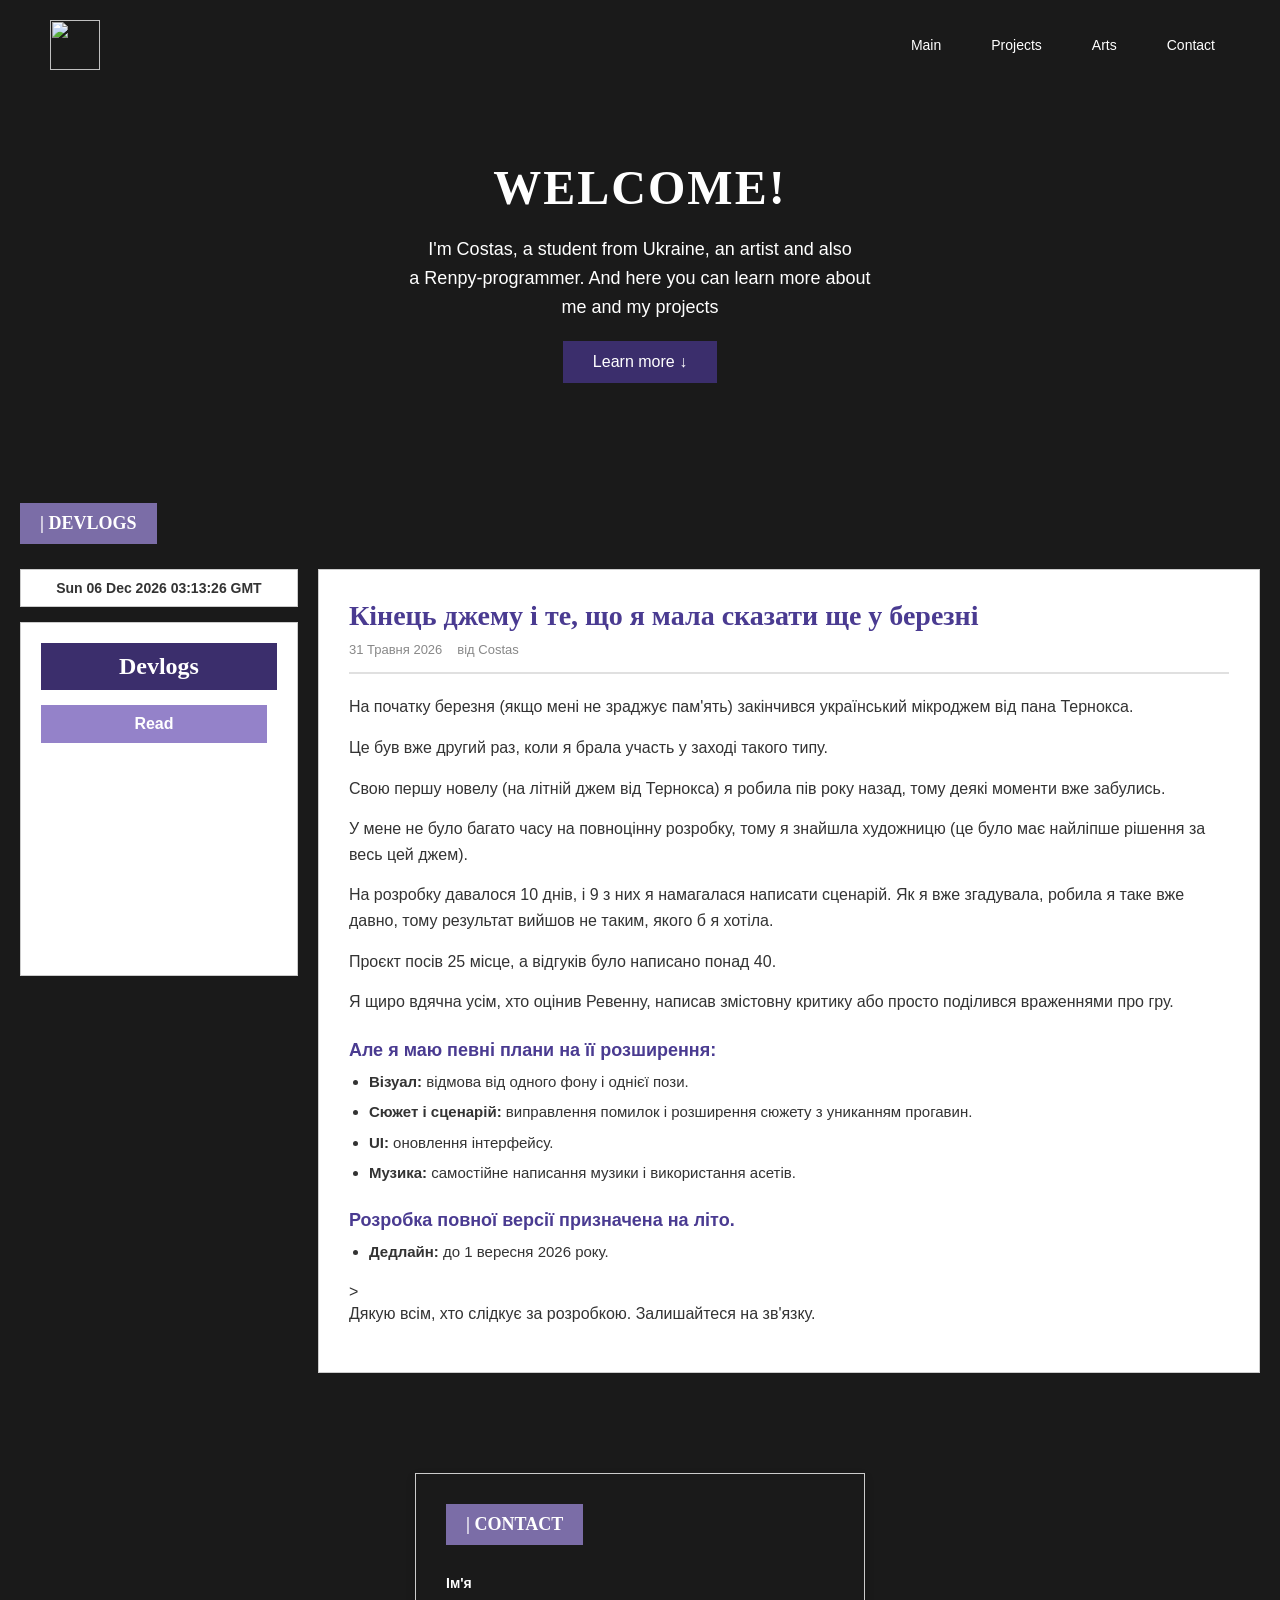
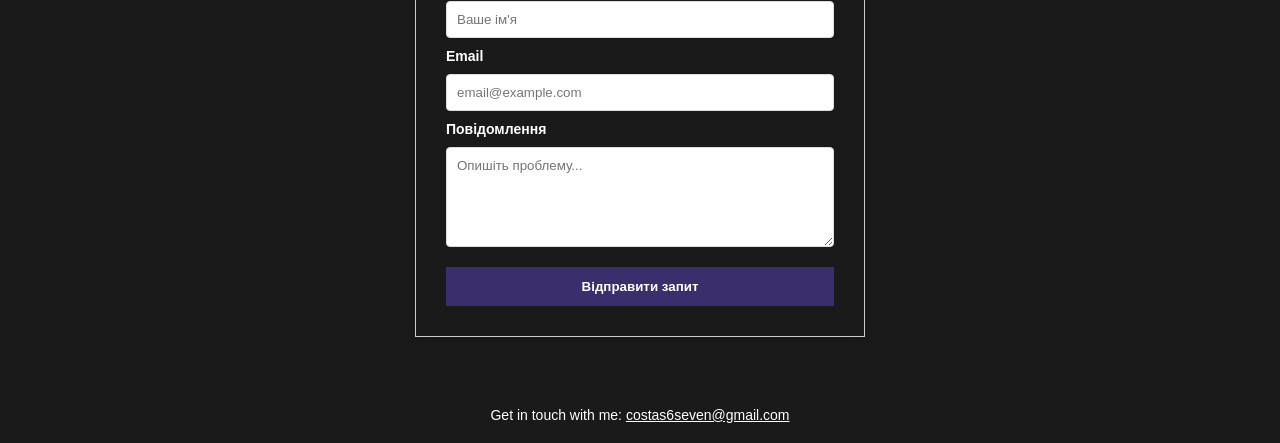
==== indexdev.html @ fd6a5f2b "Add files via upload" ====
<!DOCTYPE html>
<html lang="uk">
<head>
    <meta charset="UTF-8">
    <meta name="viewport" content="width=device-width, initial-scale=1.0">
    <title>Costas Portfolio - Devlogs</title>
    <link rel="stylesheet" href="style.css">
</head>
<body>

    <header class="header">
        <div class="logo">
            <img src="https://cdn.pixabay.com/animation/2026/05/10/12/07/12-07-49-893_512.gif">
        </div>
        <nav class="nav-menu">
            <a href="index.html#main">Main</a>
            <a href="index.html#projects">Projects</a>
            <a href="index.html#arts">Arts</a>
            <a href="index.html#contact">Contact</a>
        </nav>
    </header>

    <main>
        <section class="hero">
            <h1>WELCOME!</h1>
            <p>I'm Costas, a student from Ukraine, an artist and also<br>
               a Renpy-programmer. And here you can learn more about<br>
               me and my projects</p>
            <a href="#content" class="btn-main">Learn more ↓</a>
        </section>

        <div id="content" class="content-wrapper">
            <div class="container">
                <div class="section-header">
                    <h2>| DEVLOGS</h2>
                </div>
                
                <div class="split-section fade-in">
                    
                    <aside class="sidebar">
                        <div id="live-clock" class="clock-display">Завантаження часу...</div>
                        <div class="devlogs-box">
                            <h2 class="section-title text-center">Devlogs</h2>
                            <div class="devlogs-scroll-area">
                                <a href="indexdev.html" class="btn-devlog active-devlog">Read</a>
                                <a href="#" class="btn-devlog">Read</a>
                                <a href="#" class="btn-devlog">Read</a>
                                <a href="#" class="btn-devlog">Read</a>
                                <a href="#" class="btn-devlog">Read</a>
                            </div>
                        </div>
                    </aside>

<article class="devlog-post fade-in">
    <header class="devlog-header">
        <h2 class="devlog-title">Кінець джему і те, що я мала сказати ще у березні</h2>
        <div class="devlog-meta">
            <span class="devlog-date">31 Травня 2026</span>
            <span class="devlog-author">від Costas</span>
        </div>
    </header>

    <div class="devlog-content">
        <p>   </p>
        <p>На початку березня (якщо мені не зраджує пам'ять) закінчився український мікроджем від пана Тернокса. </p>
        <p>Це був вже другий раз, коли я брала участь у заході такого типу. </p>
        <p>Свою першу новелу (на літній джем від Тернокса) я робила пів року назад, тому деякі моменти вже забулись. </p>
        <p>У мене не було багато часу на повноцінну розробку, тому я знайшла художницю (це було має найліпше рішення за весь цей джем). </p>
        <p>На розробку давалося 10 днів, і 9 з них я намагалася написати сценарій. Як я вже згадувала, робила я таке вже давно, тому результат вийшов не таким, якого б я хотіла. </p>
        <p>Проєкт посів 25 місце, а відгуків було написано понад 40. </p>
        <p>Я щиро вдячна усім, хто оцінив Ревенну, написав змістовну критику або просто поділився враженнями про гру. </p>
        

        <h3>Але я маю певні плани на її розширення:</h3>
        <ul>
            <li><strong>Візуал:</strong> відмова від одного фону і однієї пози.</li>
            <li><strong>Сюжет і сценарій:</strong> виправлення помилок і розширення сюжету з униканням прогавин.</li>
            <li><strong>UI:</strong> оновлення інтерфейсу.</li>
            <li><strong>Музика:</strong> самостійне написання музики і використання асетів.</li>
        </ul>

        <h3>Розробка повної версії призначена на літо.</h3>
        <ul>
            <li><strong>Дедлайн:</strong> до 1 вересня 2026 року.</li>
        </ul>>
        
        <p>Дякую всім, хто слідкує за розробкою. Залишайтеся на зв'язку.</p>
    </div>

</article>
                    
                </div>
            </div>
        </div>

        <section id="contact" class="contact-section">
            <form class="contact-form fade-in">
                <div class="section-header">
                    <h2>| CONTACT</h2>
                </div>
                <label>Ім'я</label>
                <input type="text" placeholder="Ваше ім'я">
                
                <label>Email</label>
                <input type="email" placeholder="email@example.com">
                
                <label>Повідомлення</label>
                <textarea placeholder="Опишіть проблему..."></textarea>
                
                <div class="d-grid">
                    <button class="btn-footer" type="submit">Відправити запит</button>
                </div>
            </form>
        </section>
    </main>

    <footer class="footer">
        <p>Get in touch with me: <a href="mailto:costas6seven@gmail.com">costas6seven@gmail.com</a></p>
    </footer>

    <script src="script.js"></script>
</body>
</html>
---- style.css ----
/* Базові змінні та скидання */
:root {
    --purple-light: #b1a6d0;
    --purple-dark: #7b6da7;
    --purple-bg: #9081c2;
    --dark-navy: #1f183b;
    --dark-purple: #3b2e6c;
    --dark-bg: #1a1a1a;
    --gray-bg: #e5e5e5;
    --text-light: #ffffff;
    --text-dark: #333333;
    --accent-yellow: #f8ca4d;
}

* { 
    margin: 0; 
    padding: 0; 
    box-sizing: border-box; 
    font-family: 'Segoe UI', Tahoma, Geneva, Verdana, sans-serif; 
}
body { 
    background-color: var(--dark-bg); 
    color: var(--text-dark); 
    padding-top: 90px; 
}
a { 
    text-decoration: none; 
    color: inherit; 
}

.logo img {
    height: 50px;
    width: 50px;
    display: block;
}

/* Шапка */
.header { 
    display: flex; 
    justify-content: space-between; 
    align-items: center; 
    padding: 20px 50px; 
    background-image: url("https://cdn.pixabay.com/animation/2022/10/13/19/48/19-48-27-798_512.gif"); 
    position: fixed; 
    top: 0;
    left: 0;
    width: 100%; 
    z-index: 1000;
}
.nav-menu { display: flex; gap: 20px; }
.nav-menu a { color: var(--text-light); font-weight: 500; font-size: 14px; transition: 0.3s; padding: 5px 15px; border-radius: 4px; }
.nav-menu a.active { background-color: var(--purple-light); color: white; }
.nav-menu a:hover:not(.active) { background-color: rgba(255,255,255,0.2); }

.hero { background-image: url("https://cdn.pixabay.com/animation/2024/07/23/19/52/19-52-56-478_512.gif"); text-align: center; padding: 70px 20px; color: var(--text-light); }
.hero h1 { font-size: 3rem; margin-bottom: 20px; font-family: serif; letter-spacing: 2px; }
.hero p { line-height: 1.6; margin-bottom: 20px; font-size: 18px;}
.btn-main { background-color: var(--dark-purple); padding: 12px 30px; display: inline-block; transition: 0.3s; color: white; }
.btn-main:hover { transform: translateY(-3px); background-color: var(--purple-dark); box-shadow: 0 5px 15px rgba(32, 2, 69, 0.349); }

.content-wrapper { background-image: url("https://cdn.pixabay.com/animation/2024/07/23/19/52/19-52-56-478_512.gif"); padding: 50px 20px; }
.container { max-width: 1600px; margin: 0 auto; width: 100%; display: flex; flex-direction: column; gap: 5px; }

.split-section { display: flex; gap: 20px; align-items: flex-start; }

.sidebar { width: 30%; display: flex; flex-direction: column; gap: 15px; position: sticky; top: 110px; height: fit-content; }
.clock-display { background: white; padding: 10px; font-size: 14px; text-align: center; font-weight: bold; border: 1px solid #ccc; }
.devlogs-box { background: white; padding: 20px; border: 1px solid #ccc; }
.section-title { font-size: 24px; color: var(--dark-purple); margin-bottom: 15px; font-family: serif; }
.text-center { text-align: center; background-color: var(--dark-purple); color: white; padding: 10px; margin-bottom: 15px; }

.right-column { width: 70%; display: flex; flex-direction: column; gap: 40px; }

.devlogs-scroll-area { height: 250px; overflow-y: auto; padding-right: 10px; }
.devlogs-scroll-area::-webkit-scrollbar { width: 6px; }
.devlogs-scroll-area::-webkit-scrollbar-track { background: #f1f1f1; }
.devlogs-scroll-area::-webkit-scrollbar-thumb { background: var(--dark-purple); }
.btn-devlog { display: block; background-image: url("https://cdn.pixabay.com/animation/2026/05/10/12/07/12-07-49-893_512.gif"); color: white; text-align: center; padding: 10px; margin-bottom: 15px; transition: 0.3s; background-size: cover; }
.btn-devlog:hover, .btn-devlog.active-devlog { background: #9482c9; font-weight: bold; }

.main-project, .devlog-post { width: 100%; background: white; padding: 30px; border: 1px solid #ccc; color: #333; }
.main-project { display: flex; gap: 20px; }
.project-info { width: 60%; font-size: 13px; }
.project-info h2, .devlog-title { font-family: serif; font-size: 28px; margin-bottom: 10px; color: #4a3b91; }
.project-info p, .devlog-content p { margin-bottom: 15px; line-height: 1.6; font-size: 16px; }
.project-info a { color: var(--dark-purple); text-decoration: underline; }
.stats-table { width: 100%; border-collapse: collapse; margin-bottom: 10px; font-size: 15px; }
.stats-table td { border-bottom: 1px solid #eee; padding: 5px 0; }

.devlog-header { border-bottom: 2px solid #e0e0e0; padding-bottom: 15px; margin-bottom: 20px; }
.devlog-meta { font-size: 13px; color: #888; display: flex; gap: 15px; }
.devlog-content h3 { color: #4a3b91; margin-top: 25px; margin-bottom: 10px; font-size: 18px; }
.devlog-content ul { margin-bottom: 20px; padding-left: 20px; }
.devlog-content li { margin-bottom: 8px; line-height: 1.5; font-size: 15px;}

.section-header h2 { font-family: serif; color: white; background-color: var(--purple-dark); display: inline-block; padding: 10px 20px; margin-bottom: 20px; font-size: 18px; }
.projects-grid { display: grid; grid-template-columns: repeat(3, 1fr); gap: 20px; background-color: white; padding: 20px; border: 1px solid #ccc; }
.project-card { display: block; background-color: var(--purple-light); color: white; transition: all 0.3s ease; border: 1px solid #3a2c62; overflow: hidden; }
.project-card:hover { transform: translateY(-5px); box-shadow: 0 10px 20px rgba(0,0,0,0.5); border-color: var(--purple-light); }
.card-img { width: 100%; height: 300px; object-fit: cover; display: block; }
.card-body { padding: 15px; }
.card-body h3 { font-family: serif; font-size: 28px; margin-bottom: 10px; }
.card-body p { font-size: 16px; color: white; margin-bottom: 15px; min-height: 40px; }
.tag { background: var(--purple-dark); padding: 3px 8px; font-size: 13px; }

.arts-section { flex: 1; padding: 20px; }
.carousel-container { position: relative; width: 100%; max-width: 800px; margin: 0 auto; overflow: hidden; background: none; display: flex; align-items: center; justify-content: center; height: auto; border: 1px solid #ccc; background: rgba(255,255,255,0.1); }
.carousel-slide img { max-width: 100%; max-height: 500px; object-fit: contain; transition: opacity 0.5s ease-in-out; display: block; }
.carousel-btn { position: absolute; top: 50%; transform: translateY(-50%); background:#b3a5db; color: white; border: none; padding: 15px; cursor: pointer; font-size: 20px; transition: 0.3s; z-index: 10; }
.carousel-btn:hover { background: var(--purple-dark); }
.prev-btn { left: 10px; }
.next-btn { right: 10px; }
.flex-container { display: flex; gap: 20px; width: 100%; }

.contact-section { background-image: url("https://cdn.pixabay.com/animation/2024/07/23/19/52/19-52-56-478_512.gif"); padding: 50px 20px; display: flex; justify-content: center; width: 100%; }
.contact-form { background-image: url("https://cdn.pixabay.com/animation/2023/07/13/14/26/14-26-15-867_512.gif"); padding: 30px; width: 100%; max-width: 450px; display: flex; flex-direction: column; gap: 10px; box-shadow: 0 4px 10px rgba(0,0,0,0.1); border: 1px solid #ccc; color: white; }
.contact-form label { font-size: 14px; font-weight: bold; }
.contact-form input[type="text"], .contact-form input[type="email"], .contact-form textarea { width: 100%; padding: 10px; border: 1px solid #ddd; border-radius: 4px; color: #333; }
.contact-form textarea { resize: vertical; min-height: 100px; }
.checkbox-group { display: flex; align-items: center; gap: 10px; font-size: 13px; margin-top: 10px; }
.checkbox-group input { width: 16px; height: 16px; }
.d-grid { width: 100%; margin-top: 10px; }
.btn-footer { background-color: var(--dark-purple); padding: 12px 30px; display: inline-block; transition: 0.3s; color: white; border: none; width: 100%; cursor: pointer; font-weight: bold; }
.btn-footer:hover { transform: translateY(-3px); background-color: var(--purple-dark); box-shadow: 0 5px 15px rgba(32, 2, 69, 0.349) }

.footer { background-image: url("https://cdn.pixabay.com/animation/2022/10/13/19/48/19-48-27-798_512.gif"); color: white; text-align: center; padding: 20px; font-size: 14px; }
.footer a { text-decoration: underline; }

.fade-in { opacity: 0; transform: translateY(30px); transition: opacity 0.8s ease-out, transform 0.8s ease-out; }
.fade-in.visible { opacity: 1; transform: translateY(0); }

@media (max-width: 768px) {
    body { padding-top: 140px; }
    .header { flex-direction: column; gap: 15px; padding: 20px; position: absolute; }
    .split-section { flex-direction: column; }
    .sidebar, .right-column, .main-project { width: 100%; }
    .sidebar { position: static; } 
    .main-project { flex-direction: column; }
    .project-image-placeholder, .project-info { width: 100%; }
    .projects-grid { grid-template-columns: 1fr; }
    .flex-container { flex-direction: column; }
}
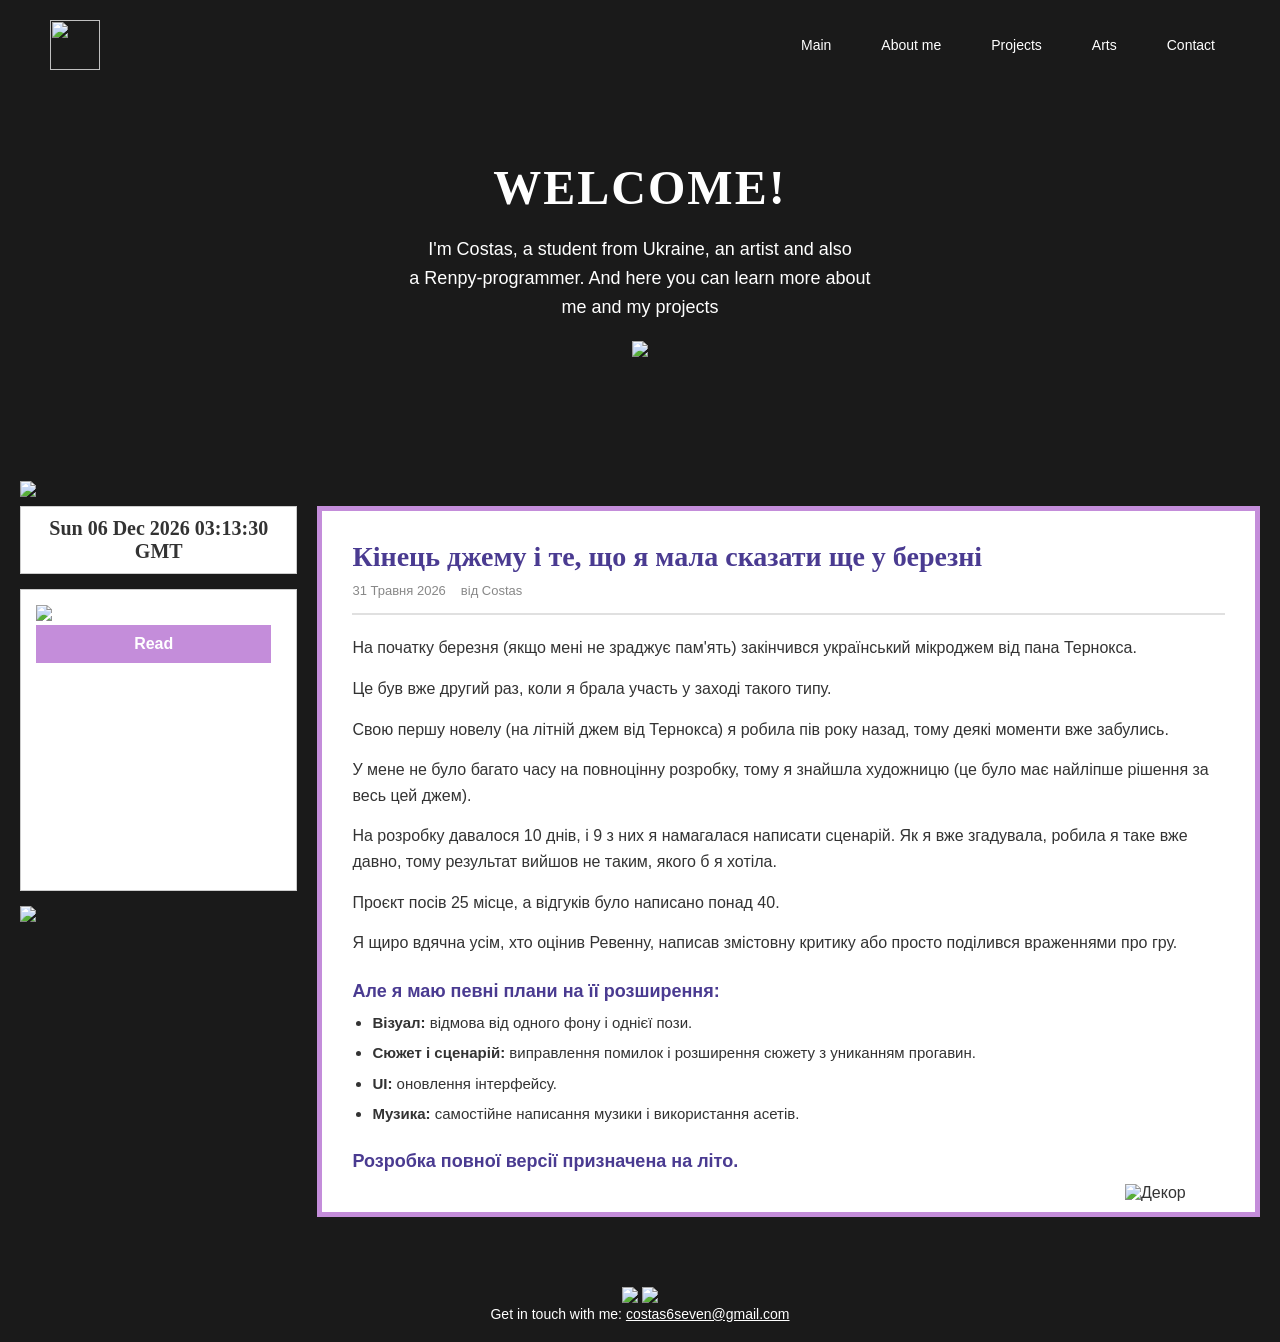
==== commit 437751be: "Add files via upload" ====
--- a/indexdev.html
+++ b/indexdev.html
@@ -5,6 +5,7 @@
     <meta name="viewport" content="width=device-width, initial-scale=1.0">
     <title>Costas Portfolio - Devlogs</title>
     <link rel="stylesheet" href="style.css">
+    <link rel="icon" href="/cur.png" sizes="any">
 </head>
 <body>
 
@@ -14,6 +15,7 @@
         </div>
         <nav class="nav-menu">
             <a href="index.html#main">Main</a>
+            <a href="about.html">About me</a>
             <a href="index.html#projects">Projects</a>
             <a href="index.html#arts">Arts</a>
             <a href="index.html#contact">Contact</a>
@@ -26,13 +28,13 @@
             <p>I'm Costas, a student from Ukraine, an artist and also<br>
                a Renpy-programmer. And here you can learn more about<br>
                me and my projects</p>
-            <a href="#content" class="btn-main">Learn more ↓</a>
+            <a href="#content"> <img src="https://web.archive.org/web/20090831005749im_/http://geocities.com/cyberpunk_pt/enteriberico.gif"></a>
         </section>
 
         <div id="content" class="content-wrapper">
             <div class="container">
                 <div class="section-header">
-                    <h2>| DEVLOGS</h2>
+                    <img src="images/m.gif">
                 </div>
                 
                 <div class="split-section fade-in">
@@ -40,7 +42,7 @@
                     <aside class="sidebar">
                         <div id="live-clock" class="clock-display">Завантаження часу...</div>
                         <div class="devlogs-box">
-                            <h2 class="section-title text-center">Devlogs</h2>
+                            <img src="images/d.gif">
                             <div class="devlogs-scroll-area">
                                 <a href="indexdev.html" class="btn-devlog active-devlog">Read</a>
                                 <a href="#" class="btn-devlog">Read</a>
@@ -49,14 +51,17 @@
                                 <a href="#" class="btn-devlog">Read</a>
                             </div>
                         </div>
+                        <img src="https://99gifshop.neocities.org/items/5/onewingedangel.gif">
                     </aside>
 
 <article class="devlog-post fade-in">
     <header class="devlog-header">
         <h2 class="devlog-title">Кінець джему і те, що я мала сказати ще у березні</h2>
+        <div class="devlog-img">
         <div class="devlog-meta">
             <span class="devlog-date">31 Травня 2026</span>
             <span class="devlog-author">від Costas</span>
+        </div>
         </div>
     </header>
 
@@ -80,11 +85,7 @@
         </ul>
 
         <h3>Розробка повної версії призначена на літо.</h3>
-        <ul>
-            <li><strong>Дедлайн:</strong> до 1 вересня 2026 року.</li>
-        </ul>>
-        
-        <p>Дякую всім, хто слідкує за розробкою. Залишайтеся на зв'язку.</p>
+        <img src="https://99gifshop.neocities.org/items/3/chiyu.gif" alt="Декор" class="bottom-right-img">
     </div>
 
 </article>
@@ -92,29 +93,11 @@
                 </div>
             </div>
         </div>
-
-        <section id="contact" class="contact-section">
-            <form class="contact-form fade-in">
-                <div class="section-header">
-                    <h2>| CONTACT</h2>
-                </div>
-                <label>Ім'я</label>
-                <input type="text" placeholder="Ваше ім'я">
-                
-                <label>Email</label>
-                <input type="email" placeholder="email@example.com">
-                
-                <label>Повідомлення</label>
-                <textarea placeholder="Опишіть проблему..."></textarea>
-                
-                <div class="d-grid">
-                    <button class="btn-footer" type="submit">Відправити запит</button>
-                </div>
-            </form>
-        </section>
     </main>
 
     <footer class="footer">
+        <a href="https://corstarve.itch.io/"> <img src="images/itch.gif"></a>
+        <a href="https://ru.pinterest.com/costas6seven/"> <img src="images/pintr.gif"></a>
         <p>Get in touch with me: <a href="mailto:costas6seven@gmail.com">costas6seven@gmail.com</a></p>
     </footer>
 
--- a/style.css
+++ b/style.css
@@ -1,6 +1,6 @@
-/* Базові змінні та скидання */
 :root {
-    --purple-light: #b1a6d0;
+    --purple-light: #bfa6d0;
+    --purple-cool: #c48dda;
     --purple-dark: #7b6da7;
     --purple-bg: #9081c2;
     --dark-navy: #1f183b;
@@ -9,15 +9,14 @@
     --gray-bg: #e5e5e5;
     --text-light: #ffffff;
     --text-dark: #333333;
-    --accent-yellow: #f8ca4d;
 }
-
 * { 
     margin: 0; 
     padding: 0; 
     box-sizing: border-box; 
     font-family: 'Segoe UI', Tahoma, Geneva, Verdana, sans-serif; 
 }
+
 body { 
     background-color: var(--dark-bg); 
     color: var(--text-dark); 
@@ -48,15 +47,14 @@
     z-index: 1000;
 }
 .nav-menu { display: flex; gap: 20px; }
-.nav-menu a { color: var(--text-light); font-weight: 500; font-size: 14px; transition: 0.3s; padding: 5px 15px; border-radius: 4px; }
+.nav-menu a { color: var(--text-light); font-weight: 500; font-size: 14px; transition: 0.3s; padding: 5px 15px; }
 .nav-menu a.active { background-color: var(--purple-light); color: white; }
 .nav-menu a:hover:not(.active) { background-color: rgba(255,255,255,0.2); }
 
 .hero { background-image: url("https://cdn.pixabay.com/animation/2024/07/23/19/52/19-52-56-478_512.gif"); text-align: center; padding: 70px 20px; color: var(--text-light); }
 .hero h1 { font-size: 3rem; margin-bottom: 20px; font-family: serif; letter-spacing: 2px; }
 .hero p { line-height: 1.6; margin-bottom: 20px; font-size: 18px;}
-.btn-main { background-color: var(--dark-purple); padding: 12px 30px; display: inline-block; transition: 0.3s; color: white; }
-.btn-main:hover { transform: translateY(-3px); background-color: var(--purple-dark); box-shadow: 0 5px 15px rgba(32, 2, 69, 0.349); }
+.btn-main { background-image: url("https://web.archive.org/web/20090729130605if_/http://www.geocities.com/tebrugge/masonenter.gif"); padding: 15px 50px; display: inline-block; transition: 0.3s; color: white; }
 
 .content-wrapper { background-image: url("https://cdn.pixabay.com/animation/2024/07/23/19/52/19-52-56-478_512.gif"); padding: 50px 20px; }
 .container { max-width: 1600px; margin: 0 auto; width: 100%; display: flex; flex-direction: column; gap: 5px; }
@@ -64,8 +62,8 @@
 .split-section { display: flex; gap: 20px; align-items: flex-start; }
 
 .sidebar { width: 30%; display: flex; flex-direction: column; gap: 15px; position: sticky; top: 110px; height: fit-content; }
-.clock-display { background: white; padding: 10px; font-size: 14px; text-align: center; font-weight: bold; border: 1px solid #ccc; }
-.devlogs-box { background: white; padding: 20px; border: 1px solid #ccc; }
+.clock-display { background: white; padding: 10px; font-family: serif; font-size: 20px; text-align: center; font-weight: bold; border: 1px solid #ccc; }
+.devlogs-box { background: white; padding: 15px; border: 1px solid #ccc; }
 .section-title { font-size: 24px; color: var(--dark-purple); margin-bottom: 15px; font-family: serif; }
 .text-center { text-align: center; background-color: var(--dark-purple); color: white; padding: 10px; margin-bottom: 15px; }
 
@@ -74,11 +72,11 @@
 .devlogs-scroll-area { height: 250px; overflow-y: auto; padding-right: 10px; }
 .devlogs-scroll-area::-webkit-scrollbar { width: 6px; }
 .devlogs-scroll-area::-webkit-scrollbar-track { background: #f1f1f1; }
-.devlogs-scroll-area::-webkit-scrollbar-thumb { background: var(--dark-purple); }
+.devlogs-scroll-area::-webkit-scrollbar-thumb { background: var(--purple-cool); }
 .btn-devlog { display: block; background-image: url("https://cdn.pixabay.com/animation/2026/05/10/12/07/12-07-49-893_512.gif"); color: white; text-align: center; padding: 10px; margin-bottom: 15px; transition: 0.3s; background-size: cover; }
-.btn-devlog:hover, .btn-devlog.active-devlog { background: #9482c9; font-weight: bold; }
+.btn-devlog:hover, .btn-devlog.active-devlog { background: #c48dda; font-weight: bold; }
 
-.main-project, .devlog-post { width: 100%; background: white; padding: 30px; border: 1px solid #ccc; color: #333; }
+.main-project, .devlog-post { width: 100%; background: white; padding: 30px; border: 5px solid #c48dda; color: #333; }
 .main-project { display: flex; gap: 20px; }
 .project-info { width: 60%; font-size: 13px; }
 .project-info h2, .devlog-title { font-family: serif; font-size: 28px; margin-bottom: 10px; color: #4a3b91; }
@@ -101,7 +99,7 @@
 .card-body { padding: 15px; }
 .card-body h3 { font-family: serif; font-size: 28px; margin-bottom: 10px; }
 .card-body p { font-size: 16px; color: white; margin-bottom: 15px; min-height: 40px; }
-.tag { background: var(--purple-dark); padding: 3px 8px; font-size: 13px; }
+.tag { background: black; padding: 3px 8px; font-size: 13px; }
 
 .arts-section { flex: 1; padding: 20px; }
 .carousel-container { position: relative; width: 100%; max-width: 800px; margin: 0 auto; overflow: hidden; background: none; display: flex; align-items: center; justify-content: center; height: auto; border: 1px solid #ccc; background: rgba(255,255,255,0.1); }
@@ -129,6 +127,16 @@
 .fade-in { opacity: 0; transform: translateY(30px); transition: opacity 0.8s ease-out, transform 0.8s ease-out; }
 .fade-in.visible { opacity: 1; transform: translateY(0); }
 
+.bottom-right-img {
+  /*position: absolute;*/
+  position: fixed; /* Вириває картинку з потоку тексту */
+  bottom: 10px;       /* Відступ знизу */
+  right: 10px;        /* Відступ справа */       /* Розмір картинки (за потреби) */
+  height: auto;
+  z-index: 1000;   /* Гарантує, що картинка буде поверх інших елементів */
+  width: 120px;
+}
+
 @media (max-width: 768px) {
     body { padding-top: 140px; }
     .header { flex-direction: column; gap: 15px; padding: 20px; position: absolute; }
